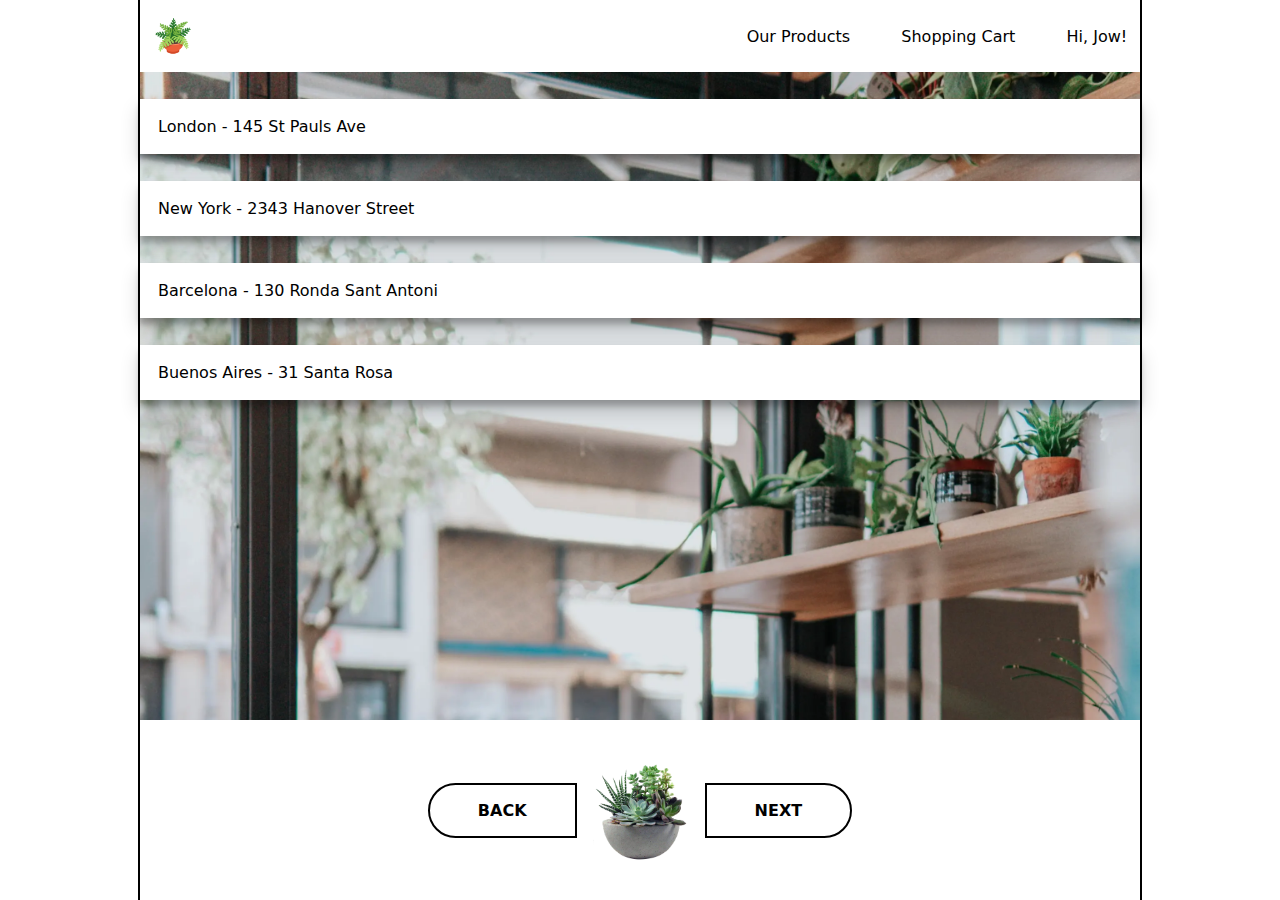
==== online-store/index.html @ edf986c1 "first bp" ====
<!DOCTYPE html>
<html lang="en">
<head>
    <meta charset="UTF-8">
    <meta http-equiv="X-UA-Compatible" content="IE=edge">
    <meta name="viewport" content="width=device-width, initial-scale=1.0">
    <link rel="stylesheet" href="style.css">
    <title>Online Store</title>
</head>
<body>
    <nav>
        <ul>
            <li><a href="#">🪴</a></li>
            <li><a href="#">Our Products</a></li>
            <li><a href="#">Shopping Cart</a></li>
            <li><a href="#">Hi, Jow!</a></li>
        </ul>
    </nav>
    <main>
        <section>London - 145 St Pauls Ave</section>
        <section>New York - 2343 Hanover Street</section>
        <section>Barcelona - 130 Ronda Sant Antoni</section>
        <section>Buenos Aires - 31 Santa Rosa</section>
    </main>
    <footer>
        <button class="back">back</button>
        <img id="plant-list" src="plant.png">
        <button class="next">next</button>
    </footer>
</body>
</html>
---- online-store/style.css ----
* {
    margin: 0
}

body {
    margin: auto;
    display: flex;
    flex-direction: column;
    font-family: system-ui, "Segoe UI", Roboto, Helvetica, Arial, sans-serif, "Apple Color Emoji", "Segoe UI Emoji", "Segoe UI Symbol";
    width: 100vw;
    height: 100vh;
    max-width: 1000px;
    border: 2px solid;
    border-top: none;
    border-bottom: none;
    background-color: white;
}

nav {
    display: flex;
    height: 10%;
}

nav ul{
    margin: 0 1vw;
    display: flex;
    align-items: center;
    justify-content: flex-end;
    list-style-type: none;
    width: 100%;
    padding: 0;
}

nav ul li:first-of-type {
    margin-right:auto;
    font-size: 2rem;
    padding: 0;
}

nav ul li:last-of-type {
    padding-right: 0;
}

nav ul li{
    padding: 2vw;
}

nav ul li a{
    color: initial;
    text-decoration: none;
}

main {
    height: 90%;
    background: url(./background.webp);
    background-size: cover;
}

section {
    padding: 2vh;
    margin-top: 3vh;
    background-color: white;
    box-shadow: 0 10px 20px rgba(0,0,0,0.19), 0 6px 6px rgba(0,0,0,0.23);
}

footer {
    display: flex;
    align-items: center;
    justify-content: center;
    height: 25%;
}

footer p {
    font-size: 4rem;
    margin: 0 3vw
}

footer button {
    cursor: pointer;
    background-color: transparent;
    border: 2px solid black;
    font-family: system-ui, "Segoe UI", Roboto, Helvetica, Arial, sans-serif, "Apple Color Emoji", "Segoe UI Emoji", "Segoe UI Symbol" !important;
    padding: 1rem 3rem;
    font-size: 16px;
    font-weight: 900;
    text-transform: uppercase;
}

footer button.back {
    border-top-left-radius: 50px;
    border-bottom-left-radius: 50px;
} 

footer button.next {
    border-top-right-radius: 50px;
    border-bottom-right-radius: 50px;
} 

footer img#plant-list {
    width: 6rem;
    margin: 0 1rem;
}
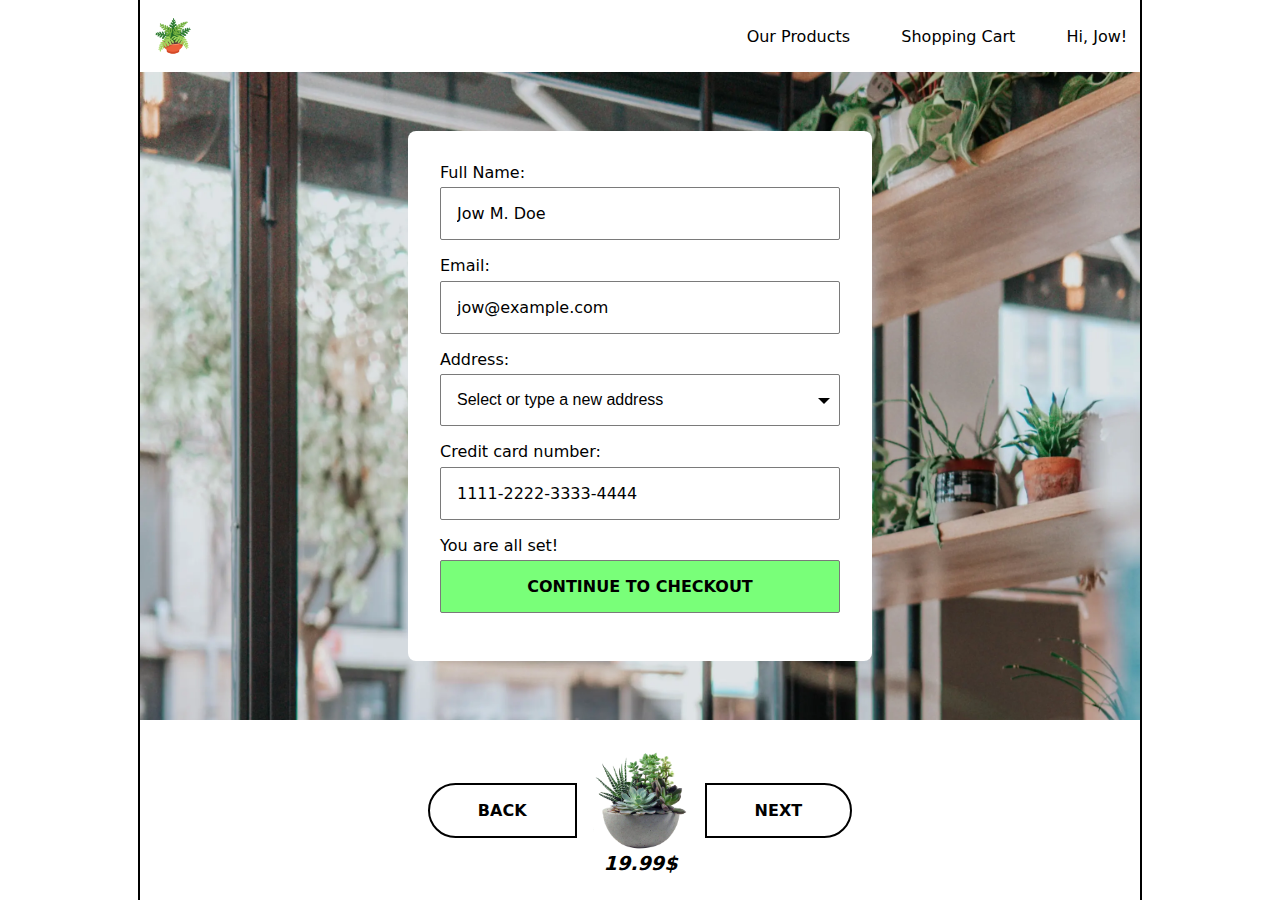
==== commit 995ff95a: "2d bp" ====
--- a/online-store/index.html
+++ b/online-store/index.html
@@ -17,15 +17,117 @@
         </ul>
     </nav>
     <main>
-        <section>London - 145 St Pauls Ave</section>
-        <section>New York - 2343 Hanover Street</section>
-        <section>Barcelona - 130 Ronda Sant Antoni</section>
-        <section>Buenos Aires - 31 Santa Rosa</section>
+        <div class="main-wrapper">
+            <form>
+                <label for="fname"><i class="fa fa-user"></i> Full Name:</label>
+                <input type="text" id="fname" name="firstname" placeholder="Jow M. Doe">
+                <label for="email"><i class="fa fa-envelope"></i> Email:</label>
+                <input type="text" id="email" name="email" placeholder="jow@example.com">
+                <label for="adr"><i class="fa fa-address-card-o"></i> Address:</label>
+                <div id="fakeInput" class="custom-select">
+                    <select>
+                        <option contenteditable="true" value="0">Select or type a new address</option>
+                        <option value="1">London - 145 St Pauls Ave</option>
+                        <option value="2">New York - 2343 Hanover Street</option>
+                        <option value="3">Barcelona - 130 Ronda Sant Antoni</option>
+                        <option value="4">Buenos Aires - 31 Santa Rosa</option>
+                    </select>
+                </div>
+                <label for="ccnum">Credit card number:</label>
+                <input type="text" id="ccnum" name="cardnumber" placeholder="1111-2222-3333-4444">
+                <label for="adr"><i class="fa fa-address-card-o"></i> You are all set!</label>
+                <input type="button" id="submit" value="Continue to checkout">
+            </form>
+        </div>
     </main>
     <footer>
         <button class="back">back</button>
-        <img id="plant-list" src="plant.png">
+        <div id="column-style">
+          <img id="plant-list" src="plant.png">
+          <figcaption id="price">19.99$</figcaption>
+        </div>
         <button class="next">next</button>
     </footer>
+<script>
+var x, i, j, l, ll, selElmnt, a, b, c;
+/*look for any elements with the class "custom-select":*/
+x = document.getElementsByClassName("custom-select");
+l = x.length;
+for (i = 0; i < l; i++) {
+  selElmnt = x[i].getElementsByTagName("select")[0];
+  ll = selElmnt.length;
+  /*for each element, create a new DIV that will act as the selected item:*/
+  a = document.createElement("DIV");
+  a.setAttribute("class", "select-selected");
+  a.setAttribute("contenteditable", true);
+  a.innerHTML = selElmnt.options[selElmnt.selectedIndex].innerHTML;
+  x[i].appendChild(a);
+  /*for each element, create a new DIV that will contain the option list:*/
+  b = document.createElement("DIV");
+  b.setAttribute("class", "select-items select-hide");
+  for (j = 1; j < ll; j++) {
+    /*for each option in the original select element,
+    create a new DIV that will act as an option item:*/
+    c = document.createElement("DIV");
+    c.innerHTML = selElmnt.options[j].innerHTML;
+    c.addEventListener("click", function(e) {
+        /*when an item is clicked, update the original select box,
+        and the selected item:*/
+        var y, i, k, s, h, sl, yl;
+        s = this.parentNode.parentNode.getElementsByTagName("select")[0];
+        sl = s.length;
+        h = this.parentNode.previousSibling;
+        for (i = 0; i < sl; i++) {
+          if (s.options[i].innerHTML == this.innerHTML) {
+            s.selectedIndex = i;
+            h.innerHTML = this.innerHTML;
+            y = this.parentNode.getElementsByClassName("same-as-selected");
+            yl = y.length;
+            for (k = 0; k < yl; k++) {
+              y[k].removeAttribute("class");
+            }
+            this.setAttribute("class", "same-as-selected");
+            break;
+          }
+        }
+        h.click();
+    });
+    b.appendChild(c);
+  }
+  x[i].appendChild(b);
+  a.addEventListener("click", function(e) {
+      /*when the select box is clicked, close any other select boxes,
+      and open/close the current select box:*/
+      e.stopPropagation();
+      closeAllSelect(this);
+      this.nextSibling.classList.toggle("select-hide");
+      this.classList.toggle("select-arrow-active");
+    });
+}
+function closeAllSelect(elmnt) {
+  /*a function that will close all select boxes in the document,
+  except the current select box:*/
+  var x, y, i, xl, yl, arrNo = [];
+  x = document.getElementsByClassName("select-items");
+  y = document.getElementsByClassName("select-selected");
+  xl = x.length;
+  yl = y.length;
+  for (i = 0; i < yl; i++) {
+    if (elmnt == y[i]) {
+      arrNo.push(i)
+    } else {
+      y[i].classList.remove("select-arrow-active");
+    }
+  }
+  for (i = 0; i < xl; i++) {
+    if (arrNo.indexOf(i)) {
+      x[i].classList.add("select-hide");
+    }
+  }
+}
+/*if the user clicks anywhere outside the select box,
+then close all select boxes:*/
+document.addEventListener("click", closeAllSelect);
+</script>
 </body>
 </html>--- a/online-store/style.css
+++ b/online-store/style.css
@@ -56,6 +56,78 @@
     background-size: cover;
 }
 
+main .main-wrapper {
+    display: flex;
+    align-items: center;
+    justify-content: center;
+    height: 100%;
+    width: 100% !important;    
+}
+
+main form {
+    display: flex;
+    flex-direction: column;
+    background-color: white;
+    padding: 2rem 2rem;
+    width: 80%;
+    border-radius: 0.5rem;
+    max-width: 400px;
+}
+
+main form input {
+    padding: 1rem 1rem;
+    margin-bottom: 1rem;
+    font-size: inherit;
+    font-family: inherit;
+    border: 1px solid #7a7a7a;
+    border-radius: 2px;
+}
+main form label {
+    margin-bottom: 0.35rem;
+}
+
+main form #fakeInput {
+    margin-bottom: 1rem
+}
+main form #fakeInput .select-items div,
+main form #fakeInput .select-selected {
+    padding: 1rem 1rem !important;
+}
+
+main form input#submit {
+    background: #79ff79;
+    border: 2px solid black;
+    font-family: inherit;
+    text-transform: uppercase;
+    font-weight: 900;
+    cursor: pointer;
+    border-radius: 2px;
+    border: 1px solid #7a7a7a;
+    border-radius: 2px;
+}
+
+.select-selected {
+    border: 1px solid #7a7a7a;
+    border-radius: 2px;
+}
+
+::placeholder { /* Chrome, Firefox, Opera, Safari 10.1+ */
+    color: black;
+    opacity: 1; /* Firefox */
+}
+
+:-ms-input-placeholder { /* Internet Explorer 10-11 */
+    color: black;
+}
+
+::-ms-input-placeholder { /* Microsoft Edge */
+    color: black;
+}
+
+main form *:focus {
+    outline-color: #4c00ff;
+}
+
 section {
     padding: 2vh;
     margin-top: 3vh;
@@ -99,4 +171,122 @@
 footer img#plant-list {
     width: 6rem;
     margin: 0 1rem;
+}
+
+@media (max-width: 1005px) { 
+    body { 
+        border: none;
+    }
+
+    footer button {
+        padding: 1rem 2rem;
+    }
+
+    footer img#plant-list {
+        width: 5rem;
+        margin: 0 1rem;
+    }
+}
+
+/*
+source https://www.w3schools.com/howto/tryit.asp?filename=tryhow_custom_select
+*/
+/*the container must be positioned relative:*/
+.custom-select {
+  position: relative;
+  font-family: Arial;
+}
+
+.custom-select select {
+  display: none; /*hide original SELECT element:*/
+}
+
+.select-selected {
+  background-color: #fff;
+}
+
+/*style the arrow inside the select element:*/
+.select-selected:after {
+  position: absolute;
+  content: "";
+  top: 14px;
+  right: 10px;
+  width: 0;
+  height: 0;
+  border: 6px solid transparent;
+  border-color: #000 transparent transparent transparent;
+}
+
+/*point the arrow upwards when the select box is open (active):*/
+.select-selected.select-arrow-active:after {
+  border-color: transparent transparent #000 transparent;
+  top: 7px;
+}
+
+/*style the items (options), including the selected item:*/
+.select-items div,.select-selected {
+  color: #000;
+  padding: 8px 16px;
+  border: 1px solid transparent;
+  border-color: transparent transparent rgba(0, 0, 0, 0.1) transparent;
+  cursor: pointer;
+  user-select: none;
+}
+
+/*style items (options):*/
+.select-items {
+  position: absolute;
+  background-color: #fff;
+  top: 100%;
+  left: 0;
+  right: 0;
+  z-index: 99;
+}
+
+/*hide the items when the select box is closed:*/
+.select-hide {
+  display: none;
+}
+
+.select-items div:hover, .same-as-selected {
+  background-color: #4c00ff;
+  color: white;
+}
+
+.select-selected:after {
+    position: absolute;
+    content: "";
+    top: 1.5rem;
+    right: 10px;
+    width: 0;
+    height: 0;
+    border: 6px solid transparent;
+    border-color: #000 transparent transparent transparent;
+}
+
+.select-selected.select-arrow-active:after {
+    border-color: transparent transparent #000 transparent;
+    top: 1rem;
+}
+
+div#column-style {
+    display: flex;
+    flex-direction: column;
+    align-items: center;
+}
+
+.select-items div:hover, .same-as-selected {
+    background-color: #4c00ff;
+    color: white;
+}
+
+.select-selected {
+    border: 1px solid #7a7a7a;
+    border-radius: 2px;
+}
+
+#price {
+    font-weight: 900;
+    font-size: 1.2em;
+    font-style: italic;
 }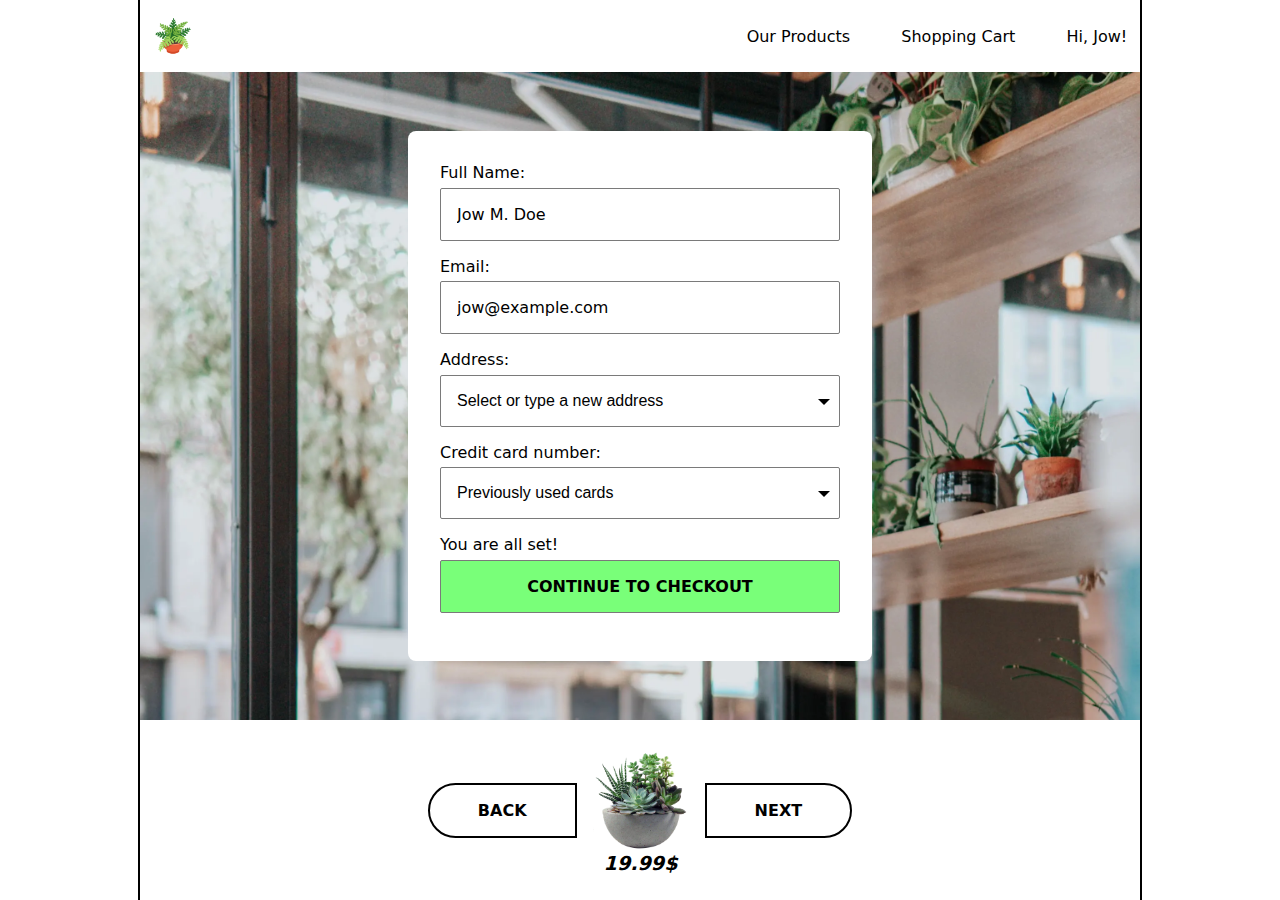
==== commit a36eb680: "3st bp" ====
--- a/online-store/index.html
+++ b/online-store/index.html
@@ -10,7 +10,7 @@
 <body>
     <nav>
         <ul>
-            <li><a href="#">🪴</a></li>
+            <li><a href="#">🪴</span></a></li>
             <li><a href="#">Our Products</a></li>
             <li><a href="#">Shopping Cart</a></li>
             <li><a href="#">Hi, Jow!</a></li>
@@ -34,7 +34,15 @@
                     </select>
                 </div>
                 <label for="ccnum">Credit card number:</label>
-                <input type="text" id="ccnum" name="cardnumber" placeholder="1111-2222-3333-4444">
+                <div id="fakeInput" class="custom-select">
+                  <select>
+                      <option contenteditable="true" value="0">Previously used cards</option>
+                      <option value="1">1111-2222-3333-4444</option>
+                      <option value="2">4444-4444-4444-4444</option>
+                      <option value="3">2222-2222-2222-2222</option>
+                      <option value="4">3333-3333-3333-3333</option>
+                  </select>
+              </div>
                 <label for="adr"><i class="fa fa-address-card-o"></i> You are all set!</label>
                 <input type="button" id="submit" value="Continue to checkout">
             </form>
--- a/online-store/style.css
+++ b/online-store/style.css
@@ -289,4 +289,5 @@
     font-weight: 900;
     font-size: 1.2em;
     font-style: italic;
-}+}
+
